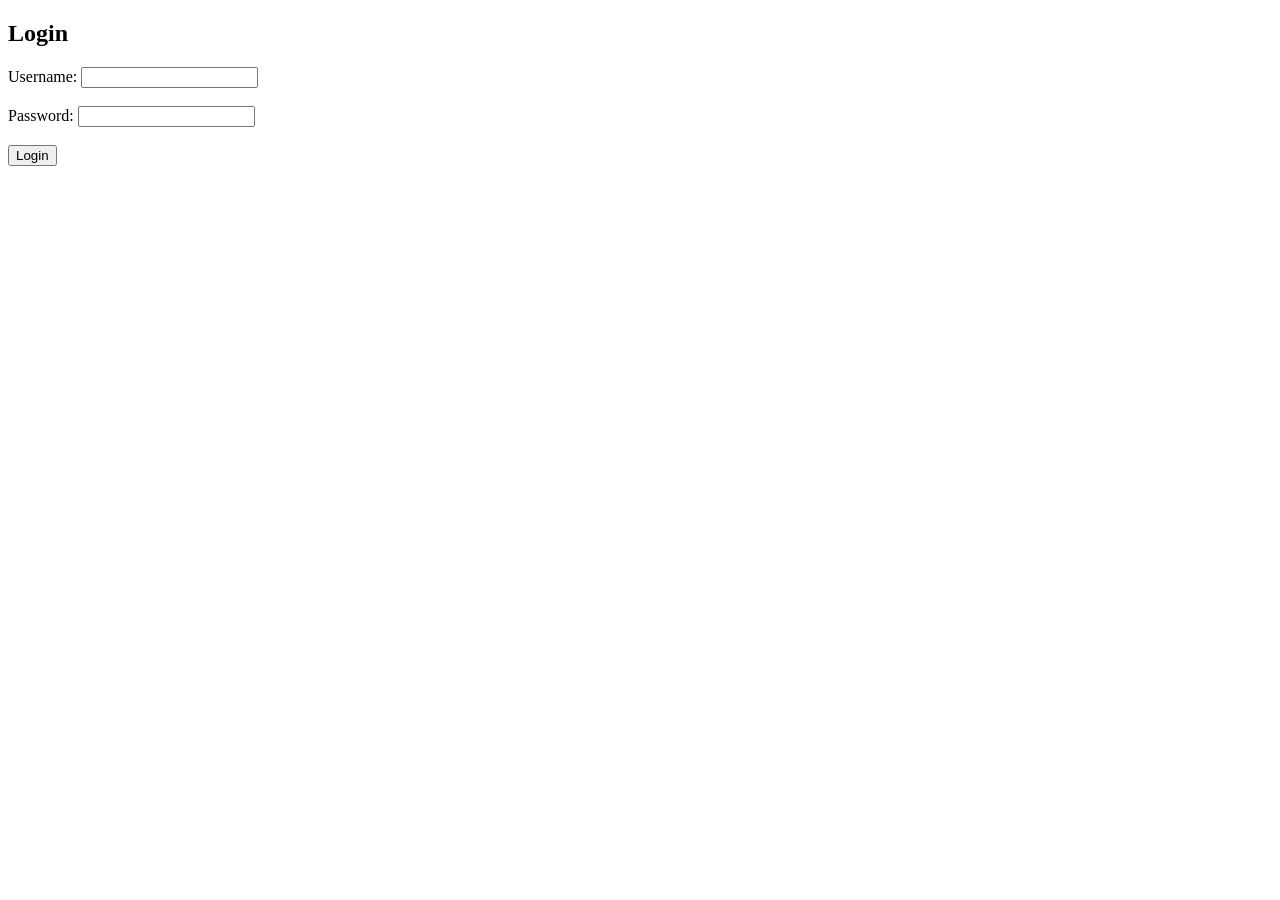
==== index.html @ e162cdb5 "Add files via upload simple login page which is created in HTML" ====
<!DOCTYPE html>
<html lang="en">
<head>
    <meta charset="UTF-8">
    <meta name="viewport" content="width=device-width, initial-scale=1.0">
    <title>Simple Login Page</title>
    <link rel="stylesheet" href="styles.css">  <!-- Link to external CSS -->
</head>
<body>
    <h2>Login</h2>
    <form action="/login" method="post">
        <label for="username">Username:</label>
        <input type="text" id="username" name="username" required><br><br>
        
        <label for="password">Password:</label>
        <input type="password" id="password" name="password" required><br><br>
        
        <input type="submit" value="Login">
    </form>
</body>
</html>
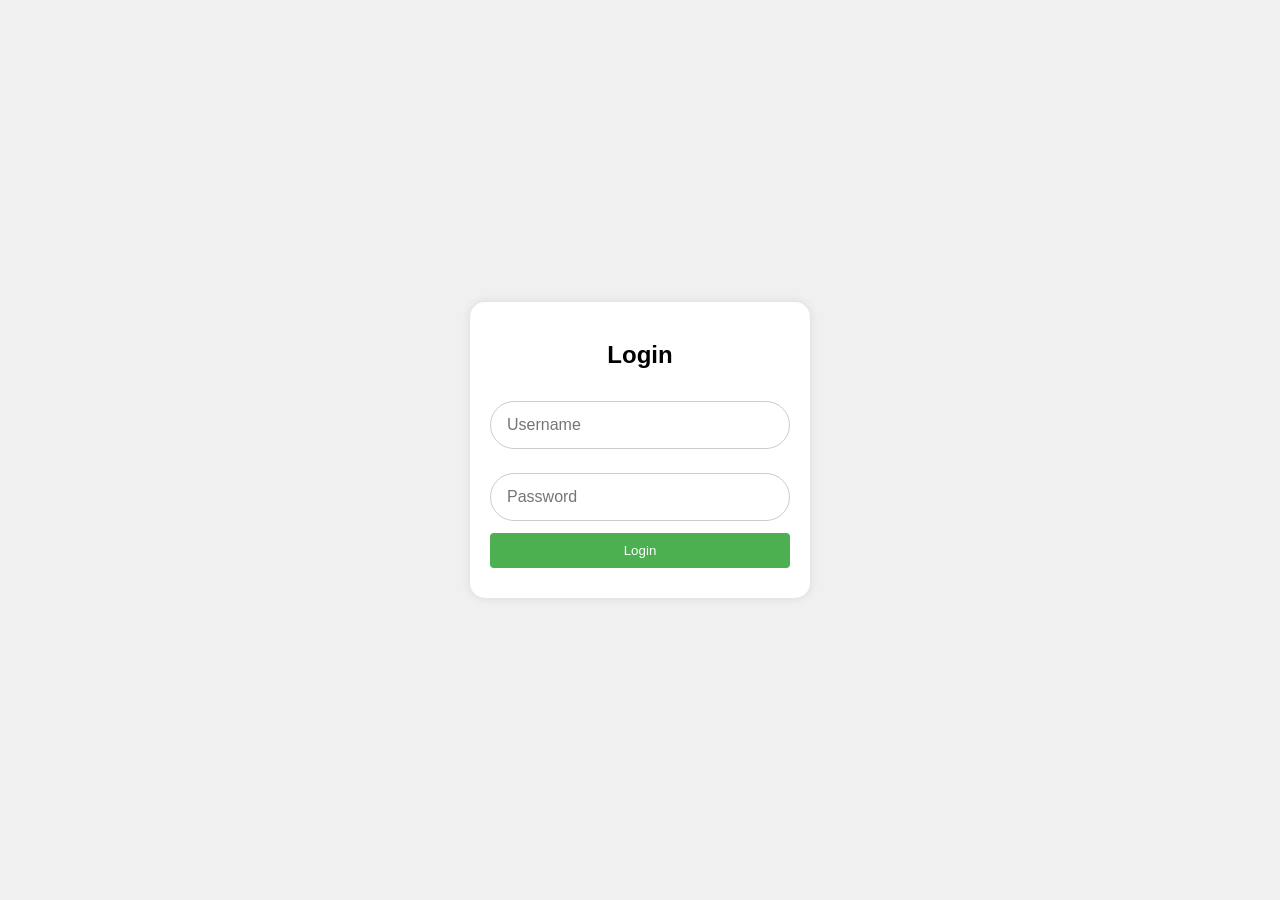
==== commit 6f0e7ae9: "Add files via upload This my First HTML project which basic login Page." ====
--- a/index.html
+++ b/index.html
@@ -3,19 +3,82 @@
 <head>
     <meta charset="UTF-8">
     <meta name="viewport" content="width=device-width, initial-scale=1.0">
-    <title>Simple Login Page</title>
-    <link rel="stylesheet" href="styles.css">  <!-- Link to external CSS -->
+    <title>Basic Login Page</title>
+    <style>
+        body {
+            font-family: Arial, sans-serif;
+            display: flex;
+            justify-content: center;
+            align-items: center;
+            height: 100vh;
+            margin: 0;
+            background-color: #f0f0f0;
+        }
+        .login-container {
+            background: white;
+            padding: 20px;
+            border-radius: 15px;
+            box-shadow: 0 0 10px rgba(0,0,0,0.1);
+            width: 300px;
+        }
+        h2 {
+            text-align: center;
+            margin-bottom: 20px;
+        }
+        input[type="text"], input[type="password"] {
+            width: 100%;
+            padding: 14px 16px;
+            margin: 12px 0;
+            border: 1px solid #ccc;
+            border-radius: 50px;
+            font-size: 16px;
+            box-sizing: border-box;
+        }
+        button {
+            width: 100%;
+            padding: 10px;
+            background-color: #4CAF50;
+            color: white;
+            border: none;
+            border-radius: 4px;
+            cursor: pointer;
+        }
+        button:hover {
+            background-color: #45a049;
+        }
+        .error {
+            color: red;
+            font-size: 14px;
+            margin-top: 10px;
+        }
+    </style>
 </head>
 <body>
-    <h2>Login</h2>
-    <form action="/login" method="post">
-        <label for="username">Username:</label>
-        <input type="text" id="username" name="username" required><br><br>
-        
-        <label for="password">Password:</label>
-        <input type="password" id="password" name="password" required><br><br>
-        
-        <input type="submit" value="Login">
-    </form>
+    <div class="login-container">
+        <h2>Login</h2>
+        <form id="loginForm">
+            <input type="text" id="username" placeholder="Username" required>
+            <input type="password" id="password" placeholder="Password" required>
+            <button type="submit">Login</button>
+            <div id="error" class="error"></div>
+        </form>
+    </div>
+
+    <script>
+        document.getElementById('loginForm').addEventListener('submit', function(event) {
+            event.preventDefault(); // Prevent form submission
+            const username = document.getElementById('username').value;
+            const password = document.getElementById('password').value;
+            const errorDiv = document.getElementById('error');
+            
+            if (!username || !password) {
+                errorDiv.textContent = 'Please fill in both fields.';
+            } else {
+                // Simulate login success (replace with real auth logic)
+                errorDiv.textContent = 'Login successful! (This is a demo)';
+                // In a real app, you'd send data to a server here
+            }
+        });
+    </script>
 </body>
 </html>
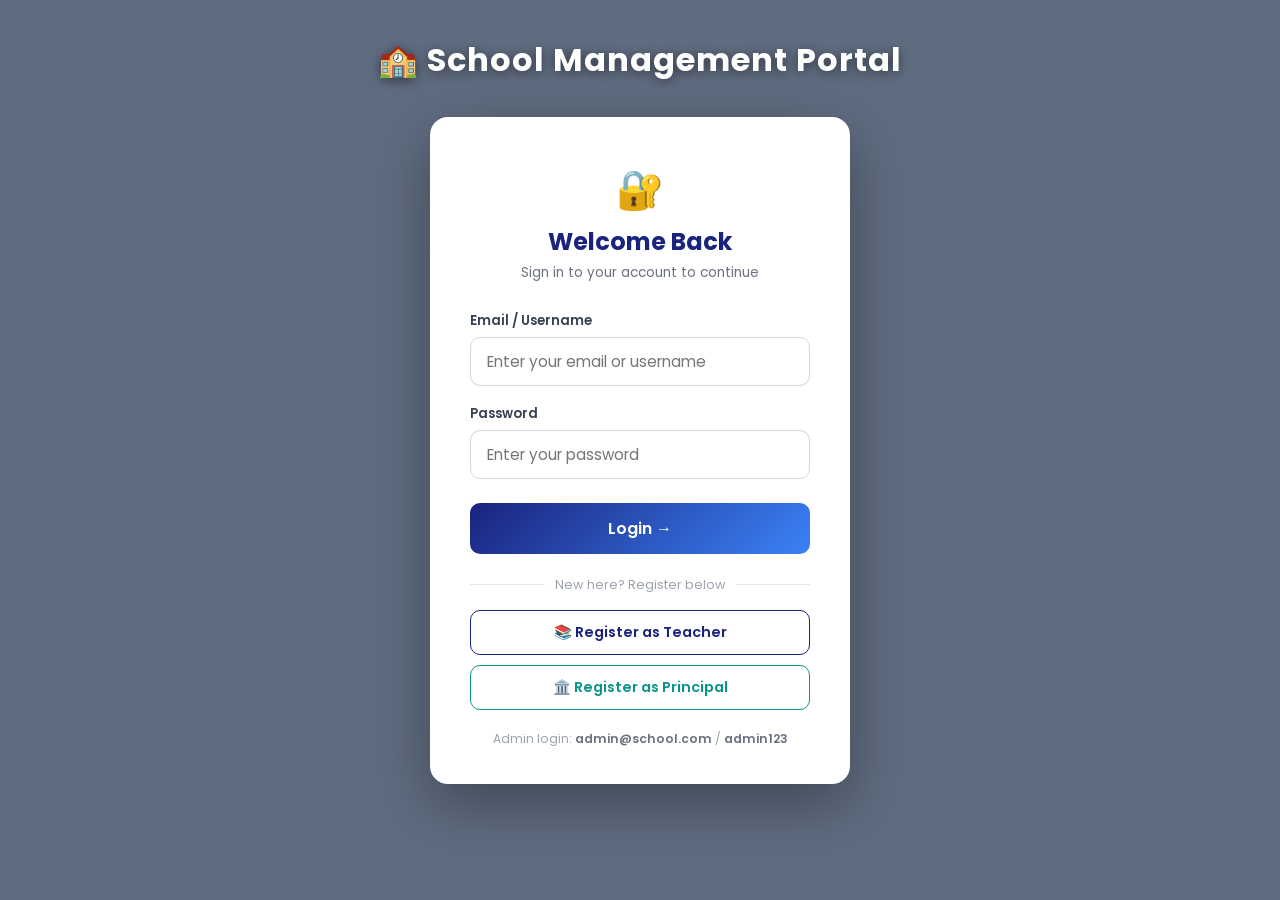
==== commit 129d716a: "Add complete School Management System UI (all pages) Co-authored-by: NikhilPNanhe <257452570+NikhilP" ====
--- a/index.html
+++ b/index.html
@@ -1,84 +1,237 @@
 <!DOCTYPE html>
 <html lang="en">
 <head>
-    <meta charset="UTF-8">
-    <meta name="viewport" content="width=device-width, initial-scale=1.0">
-    <title>Basic Login Page</title>
-    <style>
-        body {
-            font-family: Arial, sans-serif;
-            display: flex;
-            justify-content: center;
-            align-items: center;
-            height: 100vh;
-            margin: 0;
-            background-color: #f0f0f0;
-        }
-        .login-container {
-            background: white;
-            padding: 20px;
-            border-radius: 15px;
-            box-shadow: 0 0 10px rgba(0,0,0,0.1);
-            width: 300px;
-        }
-        h2 {
-            text-align: center;
-            margin-bottom: 20px;
-        }
-        input[type="text"], input[type="password"] {
-            width: 100%;
-            padding: 14px 16px;
-            margin: 12px 0;
-            border: 1px solid #ccc;
-            border-radius: 50px;
-            font-size: 16px;
-            box-sizing: border-box;
-        }
-        button {
-            width: 100%;
-            padding: 10px;
-            background-color: #4CAF50;
-            color: white;
-            border: none;
-            border-radius: 4px;
-            cursor: pointer;
-        }
-        button:hover {
-            background-color: #45a049;
-        }
-        .error {
-            color: red;
-            font-size: 14px;
-            margin-top: 10px;
-        }
-    </style>
+  <meta charset="UTF-8" />
+  <meta name="viewport" content="width=device-width, initial-scale=1.0" />
+  <title>School Management Portal – Login</title>
+  <link rel="preconnect" href="https://fonts.googleapis.com" />
+  <link rel="preconnect" href="https://fonts.gstatic.com" crossorigin />
+  <link href="https://fonts.googleapis.com/css2?family=Poppins:wght@300;400;500;600;700&display=swap" rel="stylesheet" />
+  <style>
+    *, *::before, *::after { box-sizing: border-box; margin: 0; padding: 0; }
+
+    body {
+      font-family: 'Poppins', sans-serif;
+      min-height: 100vh;
+      display: flex;
+      align-items: center;
+      justify-content: center;
+      background:
+        linear-gradient(rgba(10,30,60,0.65), rgba(10,30,60,0.65)),
+        url('https://images.unsplash.com/photo-1580582932707-520aed937b7b?w=1920&q=80') center/cover no-repeat fixed;
+    }
+
+    .portal-title {
+      position: absolute;
+      top: 36px;
+      left: 50%;
+      transform: translateX(-50%);
+      color: #fff;
+      font-size: clamp(1.4rem, 3vw, 2rem);
+      font-weight: 700;
+      letter-spacing: 1px;
+      text-align: center;
+      text-shadow: 0 2px 12px rgba(0,0,0,0.5);
+      white-space: nowrap;
+    }
+
+    .card {
+      background: #fff;
+      border-radius: 18px;
+      box-shadow: 0 20px 60px rgba(0,0,0,0.35);
+      padding: 44px 40px 36px;
+      width: 100%;
+      max-width: 420px;
+      position: relative;
+      z-index: 1;
+    }
+
+    .card-header {
+      text-align: center;
+      margin-bottom: 28px;
+    }
+    .card-header .icon { font-size: 2.4rem; margin-bottom: 6px; }
+    .card-header h2 {
+      font-size: 1.5rem;
+      font-weight: 700;
+      color: #1a237e;
+    }
+    .card-header p { font-size: 0.85rem; color: #6b7280; margin-top: 4px; }
+
+    .form-group { margin-bottom: 18px; }
+    .form-group label {
+      display: block;
+      font-size: 0.82rem;
+      font-weight: 600;
+      color: #374151;
+      margin-bottom: 6px;
+    }
+    .form-group input {
+      width: 100%;
+      padding: 12px 16px;
+      border: 1.5px solid #d1d5db;
+      border-radius: 10px;
+      font-size: 0.95rem;
+      font-family: inherit;
+      color: #111827;
+      transition: border-color 0.2s, box-shadow 0.2s;
+      outline: none;
+    }
+    .form-group input:focus {
+      border-color: #3b82f6;
+      box-shadow: 0 0 0 3px rgba(59,130,246,0.15);
+    }
+
+    .btn-primary {
+      width: 100%;
+      padding: 13px;
+      background: linear-gradient(135deg, #1a237e 0%, #3b82f6 100%);
+      color: #fff;
+      border: none;
+      border-radius: 10px;
+      font-size: 1rem;
+      font-weight: 600;
+      font-family: inherit;
+      cursor: pointer;
+      transition: opacity 0.2s, transform 0.1s;
+      margin-top: 6px;
+    }
+    .btn-primary:hover { opacity: 0.92; }
+    .btn-primary:active { transform: scale(0.98); }
+
+    .msg { margin-top: 12px; text-align: center; font-size: 0.86rem; border-radius: 8px; padding: 9px 14px; display: none; }
+    .msg.error  { background: #fee2e2; color: #b91c1c; display: block; }
+    .msg.success{ background: #dcfce7; color: #15803d; display: block; }
+
+    .divider {
+      display: flex; align-items: center; gap: 10px;
+      margin: 22px 0 16px;
+      color: #9ca3af; font-size: 0.8rem;
+    }
+    .divider::before, .divider::after {
+      content: ''; flex: 1; height: 1px; background: #e5e7eb;
+    }
+
+    .register-links { display: flex; gap: 10px; flex-direction: column; }
+    .btn-outline {
+      width: 100%;
+      padding: 11px;
+      background: transparent;
+      border: 1.5px solid #1a237e;
+      border-radius: 10px;
+      font-size: 0.9rem;
+      font-weight: 600;
+      font-family: inherit;
+      color: #1a237e;
+      cursor: pointer;
+      transition: background 0.2s, color 0.2s;
+      text-decoration: none;
+      display: block;
+      text-align: center;
+    }
+    .btn-outline:hover { background: #1a237e; color: #fff; }
+    .btn-outline.teal { border-color: #0d9488; color: #0d9488; }
+    .btn-outline.teal:hover { background: #0d9488; color: #fff; }
+
+    .demo-hint {
+      text-align: center;
+      font-size: 0.76rem;
+      color: #9ca3af;
+      margin-top: 20px;
+    }
+    .demo-hint span { color: #6b7280; font-weight: 600; }
+
+    @media (max-width: 480px) {
+      .card { padding: 32px 20px 28px; margin: 16px; }
+      .portal-title { font-size: 1.1rem; top: 16px; white-space: normal; text-align: center; width: 90%; }
+    }
+  </style>
 </head>
 <body>
-    <div class="login-container">
-        <h2>Login</h2>
-        <form id="loginForm">
-            <input type="text" id="username" placeholder="Username" required>
-            <input type="password" id="password" placeholder="Password" required>
-            <button type="submit">Login</button>
-            <div id="error" class="error"></div>
-        </form>
+  <div class="portal-title">🏫 School Management Portal</div>
+
+  <div class="card">
+    <div class="card-header">
+      <div class="icon">🔐</div>
+      <h2>Welcome Back</h2>
+      <p>Sign in to your account to continue</p>
     </div>
 
-    <script>
-        document.getElementById('loginForm').addEventListener('submit', function(event) {
-            event.preventDefault(); // Prevent form submission
-            const username = document.getElementById('username').value;
-            const password = document.getElementById('password').value;
-            const errorDiv = document.getElementById('error');
-            
-            if (!username || !password) {
-                errorDiv.textContent = 'Please fill in both fields.';
-            } else {
-                // Simulate login success (replace with real auth logic)
-                errorDiv.textContent = 'Login successful! (This is a demo)';
-                // In a real app, you'd send data to a server here
-            }
-        });
-    </script>
+    <form id="loginForm" novalidate>
+      <div class="form-group">
+        <label for="email">Email / Username</label>
+        <input type="text" id="email" placeholder="Enter your email or username" autocomplete="username" />
+      </div>
+      <div class="form-group">
+        <label for="password">Password</label>
+        <input type="password" id="password" placeholder="Enter your password" autocomplete="current-password" />
+      </div>
+      <button type="submit" class="btn-primary">Login →</button>
+      <div id="msg" class="msg"></div>
+    </form>
+
+    <div class="divider">New here? Register below</div>
+
+    <div class="register-links">
+      <a href="register-teacher.html" class="btn-outline">📚 Register as Teacher</a>
+      <a href="register-principal.html" class="btn-outline teal">🏛️ Register as Principal</a>
+    </div>
+
+    <p class="demo-hint">Admin login: <span>admin@school.com</span> / <span>admin123</span></p>
+  </div>
+
+  <script>
+    // Redirect if already logged in
+    (function () {
+      const u = localStorage.getItem('sms_current_user');
+      if (u) {
+        const user = JSON.parse(u);
+        if (user.role === 'teacher')    location.href = 'dashboard-teacher.html';
+        else if (user.role === 'principal') location.href = 'dashboard-principal.html';
+        else if (user.role === 'admin')  location.href = 'dashboard-admin.html';
+      }
+    })();
+
+    document.getElementById('loginForm').addEventListener('submit', function (e) {
+      e.preventDefault();
+      const email    = document.getElementById('email').value.trim();
+      const password = document.getElementById('password').value;
+      const msgEl    = document.getElementById('msg');
+      msgEl.className = 'msg';
+      msgEl.textContent = '';
+
+      if (!email || !password) {
+        msgEl.className = 'msg error';
+        msgEl.textContent = 'Please fill in both fields.';
+        return;
+      }
+
+      // Admin check
+      if (email === 'admin@school.com' && password === 'admin123') {
+        const admin = { id: 'admin', name: 'Administrator', email: 'admin@school.com', role: 'admin' };
+        localStorage.setItem('sms_current_user', JSON.stringify(admin));
+        location.href = 'dashboard-admin.html';
+        return;
+      }
+
+      const users = JSON.parse(localStorage.getItem('sms_users') || '[]');
+      const user  = users.find(u => u.email === email && u.password === password);
+
+      if (!user) {
+        msgEl.className = 'msg error';
+        msgEl.textContent = 'Invalid email or password.';
+        return;
+      }
+      if (user.active === false) {
+        msgEl.className = 'msg error';
+        msgEl.textContent = 'Your account access has been restricted by the administrator.';
+        return;
+      }
+
+      localStorage.setItem('sms_current_user', JSON.stringify(user));
+      if (user.role === 'teacher')    location.href = 'dashboard-teacher.html';
+      else if (user.role === 'principal') location.href = 'dashboard-principal.html';
+    });
+  </script>
 </body>
-</html>+</html>
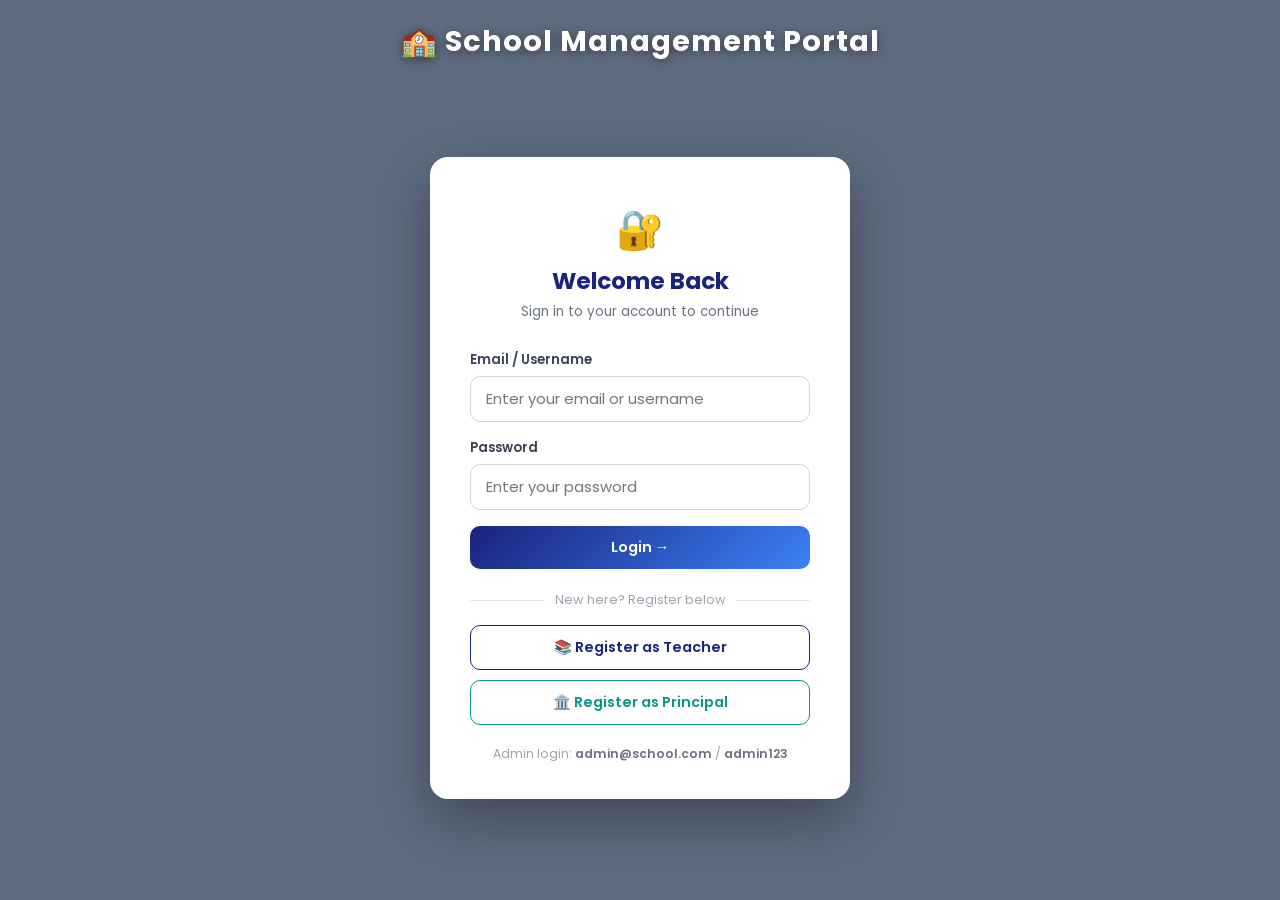
==== commit fce846d0: "Extract shared style.css + app.js, refactor all pages, fix STUDENTS bug, add README Co-authored-by: " ====
--- a/index.html
+++ b/index.html
@@ -1,237 +1,93 @@
-<!DOCTYPE html>
-<html lang="en">
-<head>
-  <meta charset="UTF-8" />
-  <meta name="viewport" content="width=device-width, initial-scale=1.0" />
-  <title>School Management Portal – Login</title>
-  <link rel="preconnect" href="https://fonts.googleapis.com" />
-  <link rel="preconnect" href="https://fonts.gstatic.com" crossorigin />
-  <link href="https://fonts.googleapis.com/css2?family=Poppins:wght@300;400;500;600;700&display=swap" rel="stylesheet" />
-  <style>
-    *, *::before, *::after { box-sizing: border-box; margin: 0; padding: 0; }
-
-    body {
-      font-family: 'Poppins', sans-serif;
-      min-height: 100vh;
-      display: flex;
-      align-items: center;
-      justify-content: center;
-      background:
-        linear-gradient(rgba(10,30,60,0.65), rgba(10,30,60,0.65)),
-        url('https://images.unsplash.com/photo-1580582932707-520aed937b7b?w=1920&q=80') center/cover no-repeat fixed;
-    }
-
-    .portal-title {
-      position: absolute;
-      top: 36px;
-      left: 50%;
-      transform: translateX(-50%);
-      color: #fff;
-      font-size: clamp(1.4rem, 3vw, 2rem);
-      font-weight: 700;
-      letter-spacing: 1px;
-      text-align: center;
-      text-shadow: 0 2px 12px rgba(0,0,0,0.5);
-      white-space: nowrap;
-    }
-
-    .card {
-      background: #fff;
-      border-radius: 18px;
-      box-shadow: 0 20px 60px rgba(0,0,0,0.35);
-      padding: 44px 40px 36px;
-      width: 100%;
-      max-width: 420px;
-      position: relative;
-      z-index: 1;
-    }
-
-    .card-header {
-      text-align: center;
-      margin-bottom: 28px;
-    }
-    .card-header .icon { font-size: 2.4rem; margin-bottom: 6px; }
-    .card-header h2 {
-      font-size: 1.5rem;
-      font-weight: 700;
-      color: #1a237e;
-    }
-    .card-header p { font-size: 0.85rem; color: #6b7280; margin-top: 4px; }
-
-    .form-group { margin-bottom: 18px; }
-    .form-group label {
-      display: block;
-      font-size: 0.82rem;
-      font-weight: 600;
-      color: #374151;
-      margin-bottom: 6px;
-    }
-    .form-group input {
-      width: 100%;
-      padding: 12px 16px;
-      border: 1.5px solid #d1d5db;
-      border-radius: 10px;
-      font-size: 0.95rem;
-      font-family: inherit;
-      color: #111827;
-      transition: border-color 0.2s, box-shadow 0.2s;
-      outline: none;
-    }
-    .form-group input:focus {
-      border-color: #3b82f6;
-      box-shadow: 0 0 0 3px rgba(59,130,246,0.15);
-    }
-
-    .btn-primary {
-      width: 100%;
-      padding: 13px;
-      background: linear-gradient(135deg, #1a237e 0%, #3b82f6 100%);
-      color: #fff;
-      border: none;
-      border-radius: 10px;
-      font-size: 1rem;
-      font-weight: 600;
-      font-family: inherit;
-      cursor: pointer;
-      transition: opacity 0.2s, transform 0.1s;
-      margin-top: 6px;
-    }
-    .btn-primary:hover { opacity: 0.92; }
-    .btn-primary:active { transform: scale(0.98); }
-
-    .msg { margin-top: 12px; text-align: center; font-size: 0.86rem; border-radius: 8px; padding: 9px 14px; display: none; }
-    .msg.error  { background: #fee2e2; color: #b91c1c; display: block; }
-    .msg.success{ background: #dcfce7; color: #15803d; display: block; }
-
-    .divider {
-      display: flex; align-items: center; gap: 10px;
-      margin: 22px 0 16px;
-      color: #9ca3af; font-size: 0.8rem;
-    }
-    .divider::before, .divider::after {
-      content: ''; flex: 1; height: 1px; background: #e5e7eb;
-    }
-
-    .register-links { display: flex; gap: 10px; flex-direction: column; }
-    .btn-outline {
-      width: 100%;
-      padding: 11px;
-      background: transparent;
-      border: 1.5px solid #1a237e;
-      border-radius: 10px;
-      font-size: 0.9rem;
-      font-weight: 600;
-      font-family: inherit;
-      color: #1a237e;
-      cursor: pointer;
-      transition: background 0.2s, color 0.2s;
-      text-decoration: none;
-      display: block;
-      text-align: center;
-    }
-    .btn-outline:hover { background: #1a237e; color: #fff; }
-    .btn-outline.teal { border-color: #0d9488; color: #0d9488; }
-    .btn-outline.teal:hover { background: #0d9488; color: #fff; }
-
-    .demo-hint {
-      text-align: center;
-      font-size: 0.76rem;
-      color: #9ca3af;
-      margin-top: 20px;
-    }
-    .demo-hint span { color: #6b7280; font-weight: 600; }
-
-    @media (max-width: 480px) {
-      .card { padding: 32px 20px 28px; margin: 16px; }
-      .portal-title { font-size: 1.1rem; top: 16px; white-space: normal; text-align: center; width: 90%; }
-    }
-  </style>
-</head>
-<body>
-  <div class="portal-title">🏫 School Management Portal</div>
-
-  <div class="card">
-    <div class="card-header">
-      <div class="icon">🔐</div>
-      <h2>Welcome Back</h2>
-      <p>Sign in to your account to continue</p>
-    </div>
-
-    <form id="loginForm" novalidate>
-      <div class="form-group">
-        <label for="email">Email / Username</label>
-        <input type="text" id="email" placeholder="Enter your email or username" autocomplete="username" />
-      </div>
-      <div class="form-group">
-        <label for="password">Password</label>
-        <input type="password" id="password" placeholder="Enter your password" autocomplete="current-password" />
-      </div>
-      <button type="submit" class="btn-primary">Login →</button>
-      <div id="msg" class="msg"></div>
-    </form>
-
-    <div class="divider">New here? Register below</div>
-
-    <div class="register-links">
-      <a href="register-teacher.html" class="btn-outline">📚 Register as Teacher</a>
-      <a href="register-principal.html" class="btn-outline teal">🏛️ Register as Principal</a>
-    </div>
-
-    <p class="demo-hint">Admin login: <span>admin@school.com</span> / <span>admin123</span></p>
-  </div>
-
-  <script>
-    // Redirect if already logged in
-    (function () {
-      const u = localStorage.getItem('sms_current_user');
-      if (u) {
-        const user = JSON.parse(u);
-        if (user.role === 'teacher')    location.href = 'dashboard-teacher.html';
-        else if (user.role === 'principal') location.href = 'dashboard-principal.html';
-        else if (user.role === 'admin')  location.href = 'dashboard-admin.html';
-      }
-    })();
-
-    document.getElementById('loginForm').addEventListener('submit', function (e) {
-      e.preventDefault();
-      const email    = document.getElementById('email').value.trim();
-      const password = document.getElementById('password').value;
-      const msgEl    = document.getElementById('msg');
-      msgEl.className = 'msg';
-      msgEl.textContent = '';
-
-      if (!email || !password) {
-        msgEl.className = 'msg error';
-        msgEl.textContent = 'Please fill in both fields.';
-        return;
-      }
-
-      // Admin check
-      if (email === 'admin@school.com' && password === 'admin123') {
-        const admin = { id: 'admin', name: 'Administrator', email: 'admin@school.com', role: 'admin' };
-        localStorage.setItem('sms_current_user', JSON.stringify(admin));
-        location.href = 'dashboard-admin.html';
-        return;
-      }
-
-      const users = JSON.parse(localStorage.getItem('sms_users') || '[]');
-      const user  = users.find(u => u.email === email && u.password === password);
-
-      if (!user) {
-        msgEl.className = 'msg error';
-        msgEl.textContent = 'Invalid email or password.';
-        return;
-      }
-      if (user.active === false) {
-        msgEl.className = 'msg error';
-        msgEl.textContent = 'Your account access has been restricted by the administrator.';
-        return;
-      }
-
-      localStorage.setItem('sms_current_user', JSON.stringify(user));
-      if (user.role === 'teacher')    location.href = 'dashboard-teacher.html';
-      else if (user.role === 'principal') location.href = 'dashboard-principal.html';
-    });
-  </script>
-</body>
-</html>
+<!DOCTYPE html>
+<html lang="en">
+<head>
+  <meta charset="UTF-8" />
+  <meta name="viewport" content="width=device-width, initial-scale=1.0" />
+  <title>School Management Portal – Login</title>
+  <link rel="preconnect" href="https://fonts.googleapis.com" />
+  <link rel="preconnect" href="https://fonts.gstatic.com" crossorigin />
+  <link href="https://fonts.googleapis.com/css2?family=Poppins:wght@300;400;500;600;700&display=swap" rel="stylesheet" />
+  <link rel="stylesheet" href="style.css" />
+</head>
+<body class="auth-page">
+
+  <div class="portal-title">🏫 School Management Portal</div>
+
+  <div class="auth-card narrow">
+    <div class="card-header">
+      <span class="icon">🔐</span>
+      <h2>Welcome Back</h2>
+      <p>Sign in to your account to continue</p>
+    </div>
+
+    <form id="loginForm" novalidate>
+      <div class="form-group">
+        <label for="email">Email / Username</label>
+        <input type="text" id="email" placeholder="Enter your email or username" autocomplete="username" />
+      </div>
+      <div class="form-group">
+        <label for="password">Password</label>
+        <input type="password" id="password" placeholder="Enter your password" autocomplete="current-password" />
+      </div>
+      <button type="submit" class="btn btn-primary btn-full" style="margin-top:6px;">Login →</button>
+      <div id="msg" class="msg"></div>
+    </form>
+
+    <div class="divider">New here? Register below</div>
+
+    <div class="register-links">
+      <a href="register-teacher.html" class="btn-outline">📚 Register as Teacher</a>
+      <a href="register-principal.html" class="btn-outline teal">🏛️ Register as Principal</a>
+    </div>
+
+    <p class="demo-hint">Admin login: <span>admin@school.com</span> / <span>admin123</span></p>
+  </div>
+
+  <script src="app.js"></script>
+  <script>
+    // Redirect if already logged in
+    (function () {
+      const user = getCurrentUser();
+      if (user) {
+        if      (user.role === 'teacher')   location.href = 'dashboard-teacher.html';
+        else if (user.role === 'principal') location.href = 'dashboard-principal.html';
+        else if (user.role === 'admin')     location.href = 'dashboard-admin.html';
+      }
+    })();
+
+    document.getElementById('loginForm').addEventListener('submit', function (e) {
+      e.preventDefault();
+      const email    = document.getElementById('email').value.trim();
+      const password = document.getElementById('password').value;
+
+      if (!email || !password) {
+        showMsg('msg', 'error', 'Please fill in both fields.');
+        return;
+      }
+
+      // Admin hard-coded credentials
+      if (email === 'admin@school.com' && password === 'admin123') {
+        setCurrentUser({ id: 'admin', name: 'Administrator', email: 'admin@school.com', role: 'admin' });
+        location.href = 'dashboard-admin.html';
+        return;
+      }
+
+      const users = getUsers();
+      const user  = users.find(function (u) { return u.email === email && u.password === password; });
+
+      if (!user) {
+        showMsg('msg', 'error', 'Invalid email or password.');
+        return;
+      }
+      if (user.active === false) {
+        showMsg('msg', 'error', 'Your account access has been restricted by the administrator.');
+        return;
+      }
+
+      setCurrentUser(user);
+      if      (user.role === 'teacher')   location.href = 'dashboard-teacher.html';
+      else if (user.role === 'principal') location.href = 'dashboard-principal.html';
+    });
+  </script>
+</body>
+</html>
--- a/style.css
+++ b/style.css
@@ -0,0 +1,637 @@
+/* ================================================================
+   School Management Portal — Shared Stylesheet
+   Fonts: Poppins (loaded via Google Fonts in each HTML page)
+   ================================================================ */
+
+/* ── Reset & Base ────────────────────────────────────────────── */
+*, *::before, *::after { box-sizing: border-box; margin: 0; padding: 0; }
+
+:root {
+  /* Brand colours */
+  --blue-dark:   #1a237e;
+  --blue-mid:    #3b82f6;
+  --teal-dark:   #0d6b5e;
+  --teal-mid:    #0d9488;
+  --slate-dark:  #1e293b;
+  --slate-mid:   #475569;
+  --purple:      #7c3aed;
+  --purple-light:#ede9fe;
+
+  /* Neutral */
+  --bg:          #f0f4f8;
+  --white:       #ffffff;
+  --border:      #d1d5db;
+  --text-main:   #111827;
+  --text-sub:    #6b7280;
+  --text-muted:  #9ca3af;
+
+  /* Layout */
+  --sidebar-w:   240px;
+  --topbar-h:    64px;
+  --radius-sm:   8px;
+  --radius-md:   10px;
+  --radius-lg:   14px;
+  --radius-xl:   18px;
+  --shadow-card: 0 2px 12px rgba(0,0,0,0.06);
+  --shadow-pop:  0 20px 60px rgba(0,0,0,0.35);
+}
+
+body {
+  font-family: 'Poppins', sans-serif;
+  background: var(--bg);
+  color: var(--text-main);
+}
+
+/* ── Auth Layout (login / register pages) ─────────────────────── */
+body.auth-page {
+  min-height: 100vh;
+  display: flex;
+  align-items: center;
+  justify-content: center;
+  padding: 24px 16px;
+  background:
+    linear-gradient(rgba(10,30,60,0.65), rgba(10,30,60,0.65)),
+    url('https://images.unsplash.com/photo-1580582932707-520aed937b7b?w=1920&q=80')
+    center/cover no-repeat fixed;
+}
+
+.portal-title {
+  position: fixed;
+  top: 20px;
+  left: 50%;
+  transform: translateX(-50%);
+  color: #fff;
+  font-size: clamp(1.1rem, 2.5vw, 1.8rem);
+  font-weight: 700;
+  letter-spacing: 1px;
+  text-align: center;
+  text-shadow: 0 2px 12px rgba(0,0,0,0.5);
+  pointer-events: none;
+  z-index: 10;
+  white-space: nowrap;
+}
+
+/* ── Auth Card ────────────────────────────────────────────────── */
+.auth-card {
+  background: var(--white);
+  border-radius: var(--radius-xl);
+  box-shadow: var(--shadow-pop);
+  padding: 44px 40px 36px;
+  width: 100%;
+  max-width: 480px;
+  margin-top: 56px; /* clear fixed portal-title */
+  position: relative;
+  z-index: 1;
+}
+
+.auth-card.narrow { max-width: 420px; }
+
+.card-header { text-align: center; margin-bottom: 28px; }
+.card-header .icon { font-size: 2.4rem; margin-bottom: 6px; display: block; }
+.card-header h2  { font-size: 1.45rem; font-weight: 700; color: var(--blue-dark); }
+.card-header h2.teal { color: var(--teal-dark); }
+.card-header p   { font-size: 0.85rem; color: var(--text-sub); margin-top: 4px; }
+
+/* ── Form Elements ────────────────────────────────────────────── */
+.form-group { margin-bottom: 16px; }
+
+.form-group label {
+  display: block;
+  font-size: 0.82rem;
+  font-weight: 600;
+  color: #374151;
+  margin-bottom: 6px;
+}
+
+.form-group input,
+.form-group select,
+.form-group textarea {
+  width: 100%;
+  padding: 11px 15px;
+  border: 1.5px solid var(--border);
+  border-radius: var(--radius-md);
+  font-size: 0.93rem;
+  font-family: inherit;
+  color: var(--text-main);
+  background: var(--white);
+  transition: border-color 0.2s, box-shadow 0.2s;
+  outline: none;
+}
+
+.form-group input:focus,
+.form-group select:focus,
+.form-group textarea:focus {
+  border-color: var(--blue-mid);
+  box-shadow: 0 0 0 3px rgba(59,130,246,0.12);
+}
+
+.form-group input.teal-focus:focus,
+.form-group select.teal-focus:focus {
+  border-color: var(--teal-mid);
+  box-shadow: 0 0 0 3px rgba(13,148,136,0.15);
+}
+
+.form-group input:disabled {
+  background: #f9fafb;
+  color: var(--text-sub);
+  cursor: not-allowed;
+}
+
+.form-group textarea { resize: vertical; min-height: 90px; }
+
+.form-row { display: grid; grid-template-columns: 1fr 1fr; gap: 14px; }
+
+/* ── Buttons ──────────────────────────────────────────────────── */
+.btn {
+  display: inline-flex;
+  align-items: center;
+  justify-content: center;
+  gap: 6px;
+  padding: 11px 24px;
+  border-radius: var(--radius-md);
+  font-size: 0.9rem;
+  font-weight: 600;
+  font-family: inherit;
+  cursor: pointer;
+  transition: opacity 0.2s, transform 0.1s;
+  border: none;
+  text-decoration: none;
+}
+.btn:active { transform: scale(0.97); }
+
+.btn-primary {
+  background: linear-gradient(135deg, var(--blue-dark) 0%, var(--blue-mid) 100%);
+  color: #fff;
+}
+.btn-primary:hover { opacity: 0.9; }
+
+.btn-primary-teal {
+  background: linear-gradient(135deg, var(--teal-dark) 0%, var(--teal-mid) 100%);
+  color: #fff;
+}
+.btn-primary-teal:hover { opacity: 0.9; }
+
+.btn-secondary {
+  background: #f3f4f6;
+  color: #374151;
+  border: 1.5px solid var(--border);
+}
+.btn-secondary:hover { background: #e5e7eb; }
+
+.btn-success { background: #dcfce7; color: #15803d; }
+.btn-success:hover { background: #bbf7d0; }
+
+.btn-danger  { background: #fee2e2; color: #b91c1c; }
+.btn-danger:hover  { background: #fecaca; }
+
+.btn-full  { width: 100%; display: flex; }
+.btn-sm    { padding: 7px 14px; font-size: 0.82rem; }
+
+/* Outline buttons (auth pages) */
+.btn-outline {
+  width: 100%;
+  padding: 11px;
+  background: transparent;
+  border: 1.5px solid var(--blue-dark);
+  border-radius: var(--radius-md);
+  font-size: 0.9rem;
+  font-weight: 600;
+  font-family: inherit;
+  color: var(--blue-dark);
+  cursor: pointer;
+  transition: background 0.2s, color 0.2s;
+  text-decoration: none;
+  display: block;
+  text-align: center;
+}
+.btn-outline:hover { background: var(--blue-dark); color: #fff; }
+.btn-outline.teal  { border-color: var(--teal-mid); color: var(--teal-mid); }
+.btn-outline.teal:hover { background: var(--teal-mid); color: #fff; }
+
+/* ── Alerts / Messages ────────────────────────────────────────── */
+.msg {
+  margin-top: 12px;
+  font-size: 0.86rem;
+  border-radius: var(--radius-sm);
+  padding: 10px 14px;
+  display: none;
+  text-align: center;
+}
+.msg.error   { background: #fee2e2; color: #b91c1c; display: block; }
+.msg.success { background: #dcfce7; color: #15803d; display: block; }
+
+/* ── Divider ──────────────────────────────────────────────────── */
+.divider {
+  display: flex;
+  align-items: center;
+  gap: 10px;
+  margin: 22px 0 16px;
+  color: var(--text-muted);
+  font-size: 0.8rem;
+}
+.divider::before,
+.divider::after { content: ''; flex: 1; height: 1px; background: #e5e7eb; }
+
+/* ── Back link ────────────────────────────────────────────────── */
+.back-link {
+  display: block;
+  text-align: center;
+  margin-top: 18px;
+  font-size: 0.86rem;
+  color: var(--text-sub);
+  text-decoration: none;
+}
+.back-link:hover { color: var(--blue-dark); text-decoration: underline; }
+.back-link.teal:hover { color: var(--teal-dark); }
+
+/* ── Demo hint ────────────────────────────────────────────────── */
+.demo-hint { text-align: center; font-size: 0.76rem; color: var(--text-muted); margin-top: 20px; }
+.demo-hint span { color: var(--text-sub); font-weight: 600; }
+
+/* Register links row */
+.register-links { display: flex; gap: 10px; flex-direction: column; }
+
+/* ================================================================
+   Dashboard Layout (teacher / principal / admin)
+   ================================================================ */
+
+/* ── Topbar ───────────────────────────────────────────────────── */
+.topbar {
+  position: fixed;
+  top: 0; left: 0; right: 0;
+  height: var(--topbar-h);
+  background: linear-gradient(135deg, var(--blue-dark) 0%, var(--blue-mid) 100%);
+  display: flex;
+  align-items: center;
+  justify-content: space-between;
+  padding: 0 24px;
+  z-index: 100;
+  box-shadow: 0 2px 12px rgba(0,0,0,0.2);
+}
+.topbar.teal  { background: linear-gradient(135deg, var(--teal-dark) 0%, var(--teal-mid) 100%); }
+.topbar.slate { background: linear-gradient(135deg, var(--slate-dark) 0%, var(--slate-mid) 100%); }
+
+.topbar-left { display: flex; align-items: center; gap: 14px; }
+.topbar-logo { font-size: 1.5rem; }
+.topbar-title    { color: #fff; font-size: 1.1rem; font-weight: 700; }
+.topbar-subtitle { color: rgba(255,255,255,0.75); font-size: 0.78rem; }
+
+/* User menu / dropdown */
+.user-menu { position: relative; }
+
+.user-btn {
+  display: flex;
+  align-items: center;
+  gap: 10px;
+  background: rgba(255,255,255,0.15);
+  border: none;
+  border-radius: 30px;
+  padding: 8px 16px;
+  cursor: pointer;
+  color: #fff;
+  font-family: inherit;
+  font-size: 0.9rem;
+  font-weight: 500;
+  transition: background 0.2s;
+}
+.user-btn:hover { background: rgba(255,255,255,0.25); }
+
+.user-avatar {
+  width: 34px;
+  height: 34px;
+  border-radius: 50%;
+  background: rgba(255,255,255,0.3);
+  display: flex;
+  align-items: center;
+  justify-content: center;
+  font-size: 1.05rem;
+  font-weight: 700;
+  color: #fff;
+  flex-shrink: 0;
+}
+.user-avatar.purple-bg { background: var(--purple); }
+
+.dropdown {
+  position: absolute;
+  top: calc(100% + 10px);
+  right: 0;
+  background: var(--white);
+  border-radius: 12px;
+  min-width: 190px;
+  box-shadow: 0 10px 40px rgba(0,0,0,0.18);
+  overflow: hidden;
+  display: none;
+  z-index: 200;
+}
+.dropdown.open { display: block; }
+
+.dropdown a {
+  display: flex;
+  align-items: center;
+  gap: 10px;
+  padding: 12px 16px;
+  text-decoration: none;
+  color: #374151;
+  font-size: 0.88rem;
+  font-weight: 500;
+  transition: background 0.15s;
+}
+.dropdown a:hover { background: #f3f4f6; }
+.dropdown a.logout { color: #dc2626; }
+.dropdown hr { border: none; border-top: 1px solid #e5e7eb; }
+
+/* ── Sidebar ──────────────────────────────────────────────────── */
+.sidebar {
+  position: fixed;
+  top: var(--topbar-h);
+  left: 0;
+  bottom: 0;
+  width: var(--sidebar-w);
+  background: var(--white);
+  box-shadow: 2px 0 12px rgba(0,0,0,0.06);
+  overflow-y: auto;
+  z-index: 50;
+}
+
+.sidebar-section { padding: 20px 0 0; }
+
+.sidebar-label {
+  padding: 6px 20px;
+  font-size: 0.72rem;
+  font-weight: 700;
+  color: var(--text-muted);
+  text-transform: uppercase;
+  letter-spacing: 0.08em;
+}
+
+.nav-item {
+  display: flex;
+  align-items: center;
+  gap: 12px;
+  padding: 12px 20px;
+  cursor: pointer;
+  border: none;
+  background: none;
+  font-family: inherit;
+  font-size: 0.9rem;
+  font-weight: 500;
+  color: #4b5563;
+  width: 100%;
+  text-align: left;
+  transition: background 0.15s, color 0.15s;
+  border-left: 3px solid transparent;
+}
+.nav-item:hover  { background: #e8eaf6; color: var(--blue-dark); }
+.nav-item.active { background: #e8eaf6; color: var(--blue-dark); border-left-color: var(--blue-dark); font-weight: 600; }
+
+.nav-item.teal:hover  { background: #ccfbf1; color: var(--teal-dark); }
+.nav-item.teal.active { background: #ccfbf1; color: var(--teal-dark); border-left-color: var(--teal-dark); font-weight: 600; }
+
+.nav-item.purple:hover  { background: var(--purple-light); color: var(--purple); }
+.nav-item.purple.active { background: var(--purple-light); color: var(--purple); border-left-color: var(--purple); font-weight: 600; }
+
+.nav-icon { font-size: 1.1rem; width: 24px; text-align: center; flex-shrink: 0; }
+
+/* ── Main Content Area ────────────────────────────────────────── */
+.main {
+  margin-left: var(--sidebar-w);
+  margin-top: var(--topbar-h);
+  padding: 32px;
+  min-height: calc(100vh - var(--topbar-h));
+}
+
+/* Panels (sections shown/hidden within dashboard) */
+.panel { display: none; }
+.panel.active { display: block; }
+
+/* Page header */
+.page-header { margin-bottom: 28px; }
+.page-header h1 { font-size: 1.5rem; font-weight: 700; color: var(--blue-dark); }
+.page-header h1.teal   { color: var(--teal-dark); }
+.page-header h1.purple { color: var(--purple); }
+.page-header h1.slate  { color: var(--slate-dark); }
+.page-header p  { color: var(--text-sub); font-size: 0.88rem; margin-top: 4px; }
+
+/* ── Stat Cards (summary row) ─────────────────────────────────── */
+.stats-grid {
+  display: grid;
+  grid-template-columns: repeat(auto-fill, minmax(200px, 1fr));
+  gap: 18px;
+  margin-bottom: 28px;
+}
+
+.stat-card {
+  background: var(--white);
+  border-radius: var(--radius-lg);
+  padding: 22px 20px;
+  box-shadow: var(--shadow-card);
+  display: flex;
+  align-items: center;
+  gap: 16px;
+}
+
+.stat-icon {
+  font-size: 1.9rem;
+  width: 52px;
+  height: 52px;
+  border-radius: 12px;
+  display: flex;
+  align-items: center;
+  justify-content: center;
+  flex-shrink: 0;
+}
+.si-blue   { background: #dbeafe; }
+.si-green  { background: #dcfce7; }
+.si-teal   { background: #ccfbf1; }
+.si-orange { background: #ffedd5; }
+.si-purple { background: var(--purple-light); }
+.si-red    { background: #fee2e2; }
+
+.stat-info h3 { font-size: 1.5rem; font-weight: 700; color: var(--text-main); }
+.stat-info p  { font-size: 0.8rem;  color: var(--text-sub); margin-top: 2px; }
+
+/* ── Content Card ─────────────────────────────────────────────── */
+.content-card {
+  background: var(--white);
+  border-radius: 16px;
+  box-shadow: var(--shadow-card);
+  overflow: hidden;
+  margin-bottom: 24px;
+}
+
+.content-card-header {
+  padding: 18px 24px;
+  border-bottom: 1px solid #f3f4f6;
+  display: flex;
+  justify-content: space-between;
+  align-items: center;
+}
+.content-card-header h3 { font-size: 1rem; font-weight: 700; color: var(--text-main); }
+.content-card-header .meta { font-size: 0.85rem; color: var(--text-sub); }
+
+.content-card-body { padding: 24px; }
+
+/* ── Profile Section ──────────────────────────────────────────── */
+.profile-top {
+  display: flex;
+  align-items: center;
+  gap: 24px;
+  padding: 28px 24px;
+  border-bottom: 1px solid #f3f4f6;
+}
+
+.profile-avatar {
+  width: 80px;
+  height: 80px;
+  border-radius: 50%;
+  background: linear-gradient(135deg, var(--blue-dark) 0%, var(--blue-mid) 100%);
+  display: flex;
+  align-items: center;
+  justify-content: center;
+  font-size: 2rem;
+  color: #fff;
+  font-weight: 700;
+  flex-shrink: 0;
+}
+.profile-avatar.teal   { background: linear-gradient(135deg, var(--teal-dark) 0%, var(--teal-mid) 100%); }
+.profile-avatar.purple { background: linear-gradient(135deg, #4c1d95 0%, var(--purple) 100%); }
+
+.profile-meta h2 { font-size: 1.2rem; font-weight: 700; }
+.profile-meta p  { font-size: 0.85rem; color: var(--text-sub); margin-top: 2px; }
+
+.badge {
+  display: inline-block;
+  padding: 3px 12px;
+  border-radius: 20px;
+  font-size: 0.75rem;
+  font-weight: 600;
+  margin-top: 6px;
+  background: #e8eaf6;
+  color: var(--blue-dark);
+}
+.badge.teal   { background: #ccfbf1; color: var(--teal-dark); }
+.badge.purple { background: var(--purple-light); color: var(--purple); }
+
+.info-grid { display: grid; grid-template-columns: 1fr 1fr; gap: 16px; }
+.info-item label {
+  display: block;
+  font-size: 0.78rem;
+  font-weight: 600;
+  color: var(--text-muted);
+  text-transform: uppercase;
+  letter-spacing: 0.05em;
+  margin-bottom: 4px;
+}
+.info-item p { font-size: 0.95rem; color: var(--text-main); font-weight: 500; }
+
+/* ── Table ────────────────────────────────────────────────────── */
+.table-wrapper { overflow-x: auto; }
+
+table { width: 100%; border-collapse: collapse; }
+
+th {
+  padding: 12px 16px;
+  text-align: left;
+  font-size: 0.8rem;
+  font-weight: 700;
+  color: var(--text-sub);
+  text-transform: uppercase;
+  letter-spacing: 0.05em;
+  border-bottom: 1px solid #e5e7eb;
+}
+td {
+  padding: 13px 16px;
+  font-size: 0.9rem;
+  color: #374151;
+  border-bottom: 1px solid #f3f4f6;
+  vertical-align: middle;
+}
+tr:last-child td { border-bottom: none; }
+tr:hover td { background: #f9fafb; }
+
+/* ── Status Badges ────────────────────────────────────────────── */
+.status-badge {
+  display: inline-block;
+  padding: 3px 10px;
+  border-radius: 20px;
+  font-size: 0.78rem;
+  font-weight: 600;
+  white-space: nowrap;
+}
+.badge-green  { background: #dcfce7; color: #15803d; }
+.badge-red    { background: #fee2e2; color: #b91c1c; }
+.badge-orange { background: #fef9c3; color: #b45309; }
+.badge-blue   { background: #dbeafe; color: #1d4ed8; }
+.badge-purple { background: var(--purple-light); color: var(--purple); }
+.badge-teal   { background: #ccfbf1; color: var(--teal-dark); }
+
+/* ── Info / Warning Box ───────────────────────────────────────── */
+.info-box {
+  background: #fffbeb;
+  border: 1.5px solid #fde68a;
+  border-radius: 12px;
+  padding: 16px 20px;
+  margin-bottom: 20px;
+  display: flex;
+  align-items: flex-start;
+  gap: 12px;
+}
+.info-box .icon { font-size: 1.3rem; flex-shrink: 0; margin-top: 1px; }
+.info-box p { font-size: 0.88rem; color: #92400e; line-height: 1.5; }
+.info-box strong { display: block; margin-bottom: 4px; color: #78350f; }
+
+/* ── Announcement Item ────────────────────────────────────────── */
+.announcement-item {
+  padding: 16px;
+  border-radius: 12px;
+  background: #f9fafb;
+  margin-bottom: 12px;
+  border-left: 4px solid var(--teal-mid);
+}
+.announcement-item h4 { font-size: 0.95rem; font-weight: 700; color: var(--text-main); }
+.announcement-item p  { font-size: 0.85rem; color: var(--text-sub); margin-top: 4px; }
+.announcement-item .ann-meta { font-size: 0.78rem; color: var(--text-muted); margin-top: 6px; }
+
+/* ── Performance Bars ─────────────────────────────────────────── */
+.perf-row { display: flex; align-items: center; gap: 14px; margin-bottom: 16px; }
+.perf-label { width: 120px; font-size: 0.85rem; font-weight: 500; color: #374151; flex-shrink: 0; }
+.perf-bar-wrap { flex: 1; background: #e5e7eb; border-radius: 20px; height: 10px; overflow: hidden; }
+.perf-bar { height: 10px; border-radius: 20px; background: linear-gradient(135deg, var(--blue-dark) 0%, var(--blue-mid) 100%); }
+.perf-val { width: 36px; text-align: right; font-size: 0.85rem; font-weight: 600; color: var(--text-main); }
+
+/* ── Schedule Grid ────────────────────────────────────────────── */
+.schedule-grid { display: grid; grid-template-columns: repeat(5, 1fr); gap: 12px; }
+.schedule-day { background: #e8eaf6; border-radius: 12px; padding: 14px; }
+.schedule-day h4 { font-size: 0.82rem; font-weight: 700; color: var(--blue-dark); margin-bottom: 10px; text-transform: uppercase; }
+.schedule-slot { background: var(--white); border-radius: 8px; padding: 10px 12px; margin-bottom: 8px; box-shadow: 0 1px 4px rgba(0,0,0,0.06); }
+.schedule-slot:last-child { margin-bottom: 0; }
+.schedule-slot .time { font-size: 0.72rem; color: var(--text-muted); font-weight: 600; }
+.schedule-slot .subj { font-size: 0.85rem; color: var(--text-main); font-weight: 600; margin-top: 2px; }
+.schedule-slot .class { font-size: 0.78rem; color: var(--text-sub); }
+
+/* ── Button group ─────────────────────────────────────────────── */
+.btn-group { display: flex; gap: 8px; flex-wrap: wrap; align-items: center; }
+
+/* ================================================================
+   Responsive
+   ================================================================ */
+@media (max-width: 900px) {
+  .schedule-grid { grid-template-columns: repeat(3, 1fr); }
+}
+
+@media (max-width: 768px) {
+  .sidebar { display: none; }
+  .main    { margin-left: 0; padding: 20px 16px; }
+  .stats-grid { grid-template-columns: 1fr 1fr; }
+  .form-row   { grid-template-columns: 1fr; gap: 0; }
+  .info-grid  { grid-template-columns: 1fr; }
+  .schedule-grid { grid-template-columns: 1fr 1fr; }
+}
+
+@media (max-width: 520px) {
+  .auth-card { padding: 28px 18px 24px; margin-top: 60px; }
+  .portal-title { font-size: 1.1rem; white-space: normal; text-align: center; width: 90%; }
+  .stats-grid { grid-template-columns: 1fr; }
+  .schedule-grid { grid-template-columns: 1fr; }
+  .profile-top { flex-direction: column; text-align: center; }
+}
